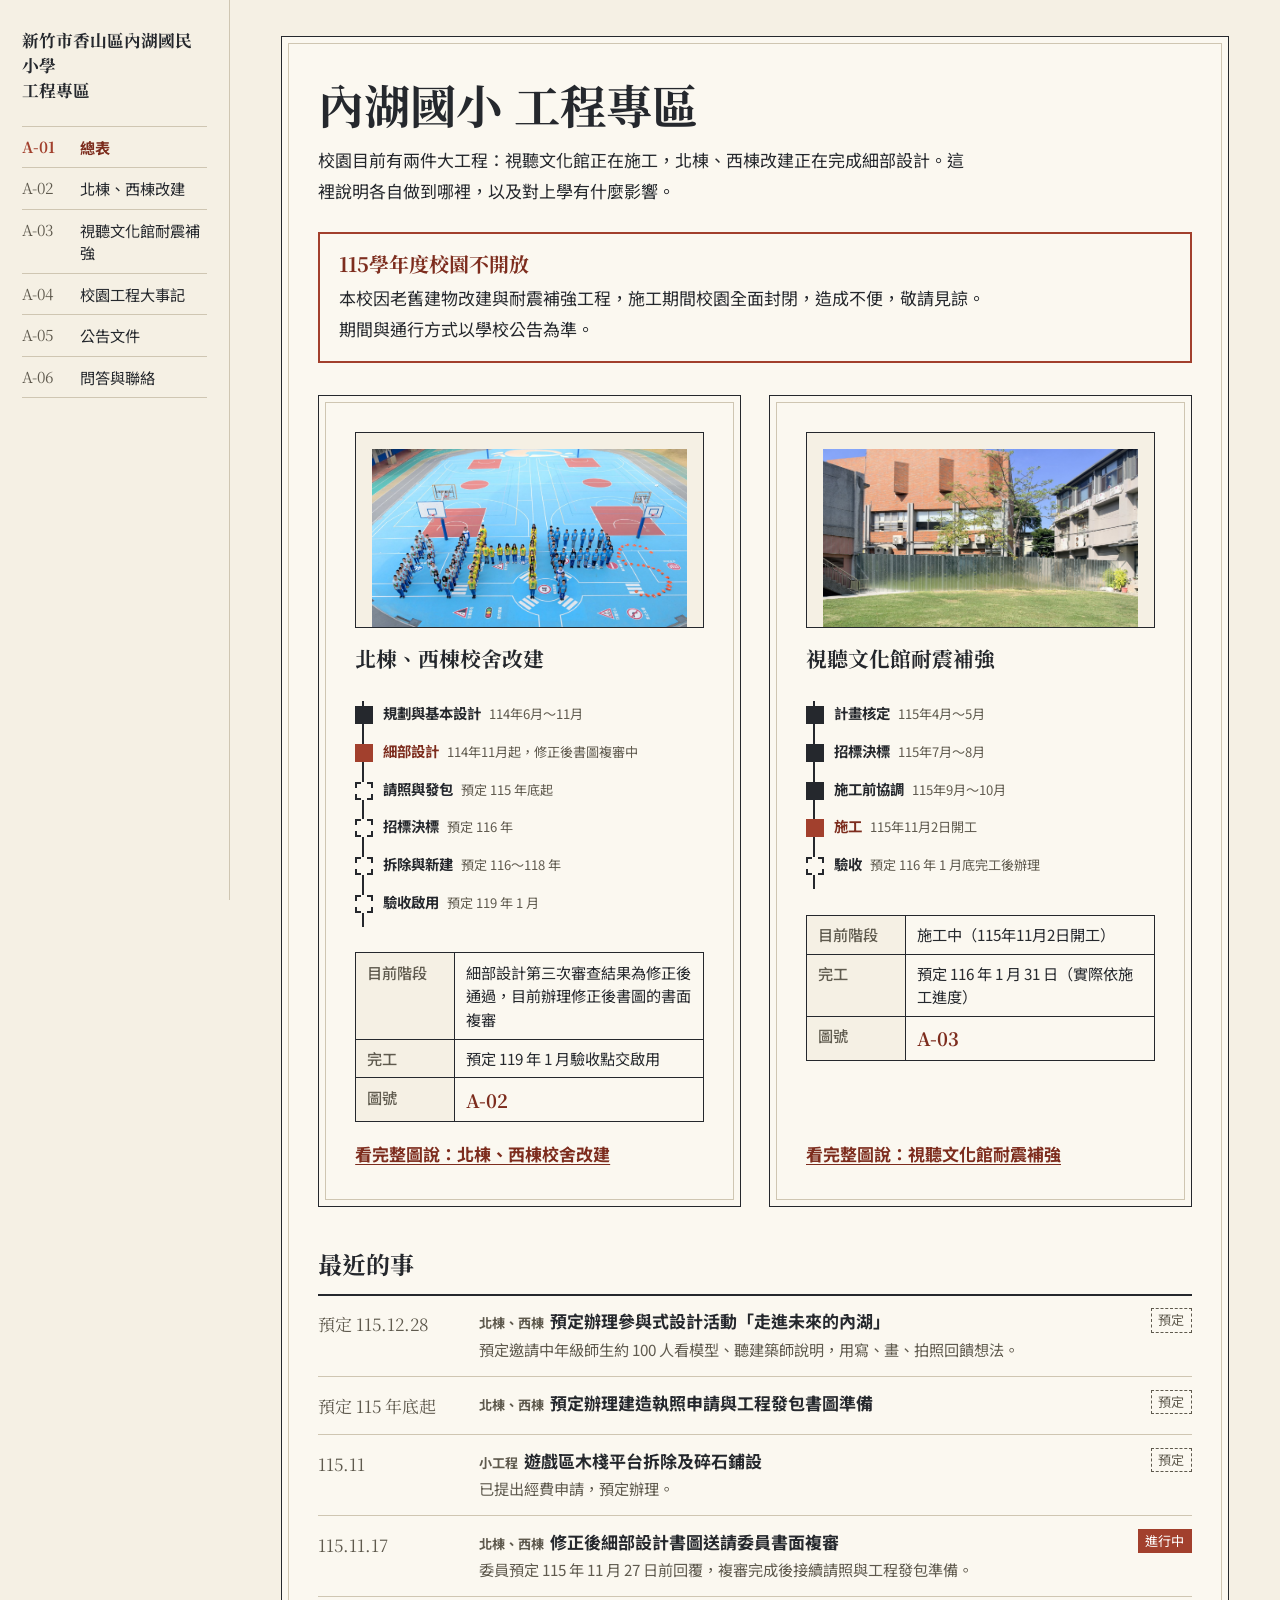
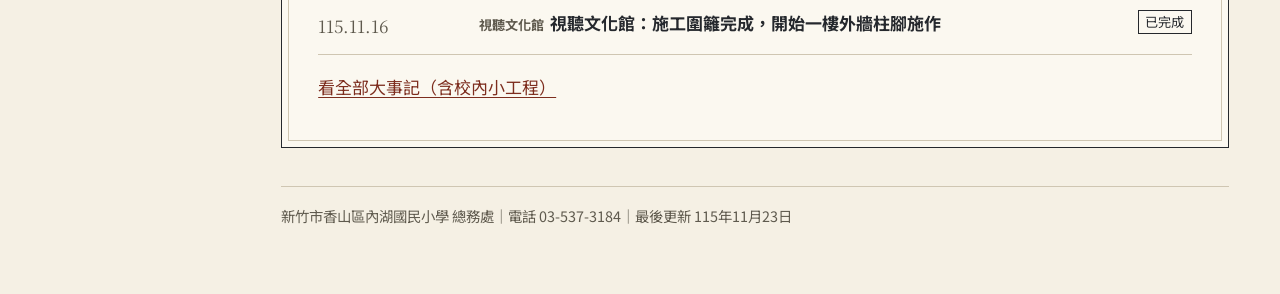
==== index.html @ 019565fd "手機選單格線對齊、點擊不再出現雜框" ====
<!doctype html>
<html lang="zh-Hant">
<head>
<meta charset="utf-8">
<meta name="viewport" content="width=device-width,initial-scale=1">
<title>首頁總表｜內湖國小工程專區</title>
<meta name="robots" content="noindex">
<link rel="preconnect" href="https://fonts.googleapis.com">
<link href="https://fonts.googleapis.com/css2?family=Noto+Sans+TC:wght@400;500;700&family=Noto+Serif+TC:wght@600;700&display=swap" rel="stylesheet">
<link rel="stylesheet" href="css/style.css?v=4">
</head>
<body data-page="home">
<div class="layout" id="app"></div>
<script src="js/data.js?v=4"></script>
<script src="js/main.js?v=4"></script>
</body>
</html>
---- css/style.css ----
/* 工程專區：圖說冊版面。紙色底、墨色字、磚紅只用在「狀態與標註」。 */
:root{
  --paper:#f5f0e4; --sheet:#fbf8f0; --ink:#25282d; --ink2:#5f5a4e; --rule:#cfc6b2;
  --brick:#a2402d; --brick-ink:#7d2d1e; --slate:#3d4b57;
  --serif:"Noto Serif TC","Songti TC","PMingLiU",serif;
  --sans:"Noto Sans TC","PingFang TC","Microsoft JhengHei",sans-serif;
}
*{box-sizing:border-box}
html{scrollbar-color:var(--rule) var(--paper)}
body{margin:0;background:var(--paper);color:var(--ink);font:17px/1.85 var(--sans);font-variant-numeric:tabular-nums}
::selection{background:var(--brick);color:#fff}
a{color:var(--brick-ink);text-underline-offset:3px}
a,button{-webkit-tap-highlight-color:transparent}
a:focus{outline:none}
a:focus-visible,button:focus-visible{outline:3px solid var(--slate);outline-offset:-3px}
h1,h2,h3{font-family:var(--serif);font-weight:700;line-height:1.35;margin:0}
h1{font-size:clamp(1.9rem,4.6vw,2.9rem)}
h2{font-size:1.5rem;margin:2.6rem 0 .8rem}
h3{font-size:1.15rem;margin:1.4rem 0 .3rem}
p{margin:.5rem 0;max-width:38em}

.layout{display:grid;grid-template-columns:230px 1fr;min-height:100vh}
.index{position:sticky;top:0;align-self:start;height:100vh;padding:28px 22px;border-right:1px solid var(--rule);background:var(--paper)}
.index .school{font-family:var(--serif);font-weight:700;font-size:1.05rem;line-height:1.5;margin-bottom:1.4rem}
.index ol{list-style:none;margin:0;padding:0}
.index li a{display:grid;grid-template-columns:3.4em 1fr;gap:.4em;padding:.55rem 0;border-top:1px solid var(--rule);text-decoration:none;color:var(--ink);font-size:.95rem;line-height:1.5}
.index li:last-child a{border-bottom:1px solid var(--rule)}
.index li a .no{font-family:var(--serif);color:var(--ink2)}
.index li a:hover,.index li a[aria-current=page]{color:var(--brick-ink)}
.index li a[aria-current=page]{font-weight:700}
.index li a[aria-current=page] .no{color:var(--brick)}

main{padding:36px clamp(16px,4vw,56px) 64px;max-width:1180px;width:100%;margin:0 auto}
.sheet{background:var(--sheet);border:1px solid var(--ink);padding:clamp(18px,3vw,36px);position:relative}
.sheet::after{content:"";position:absolute;inset:6px;border:1px solid var(--rule);pointer-events:none}
.sheet>*{position:relative;z-index:1}

.titleblock{width:100%;border-collapse:collapse;margin-top:1.6rem;font-size:.95rem}
.titleblock th,.titleblock td{border:1px solid var(--ink);padding:.45rem .7rem;text-align:left;vertical-align:top;line-height:1.55}
.titleblock th{width:6.5em;font-weight:500;color:var(--ink2);background:var(--paper)}
.titleblock .no{font-family:var(--serif);font-weight:700;font-size:1.15rem;color:var(--brick-ink)}

.stages{list-style:none;margin:1.4rem 0 0;padding:0;display:grid;grid-template-columns:repeat(var(--n),1fr);gap:0;border-top:2px solid var(--ink)}
.stages li{padding:.7rem .6rem .2rem 0;font-size:.9rem;line-height:1.5;position:relative}
.stages li::before{content:"";display:block;width:14px;height:14px;border:2px solid var(--ink);background:var(--sheet);margin:-1.35rem 0 .5rem;position:relative}
.stages li.done::before{background:var(--ink)}
.stages li.now::before{background:var(--brick);border-color:var(--brick)}
.stages li.tbd::before,.stages li.plan::before{border-style:dashed}
.stages .w{display:block;color:var(--ink2);font-size:.82rem}
.stages .st{font-weight:700}
.stages li.now .st{color:var(--brick-ink)}

.stamp{display:inline-block;border:1.5px solid var(--ink2);color:var(--ink2);padding:0 .5em;font-size:.82rem;line-height:1.7;white-space:nowrap}
.stamp.done{border-color:var(--ink);color:var(--ink)}
.stamp.now{border-color:var(--brick);background:var(--brick);color:#fff}
.stamp.plan{border-style:dashed}
.stamp.tbd{border-style:dotted}

.notice{border:2px solid var(--brick);padding:1rem 1.2rem;margin:1.6rem 0 0;background:var(--sheet)}
.notice h2{margin:0 0 .3rem;font-size:1.25rem;color:var(--brick-ink)}
.notice p{margin:0}

.two{display:grid;grid-template-columns:1fr 1fr;gap:28px;margin-top:2rem}
.two .sheet{display:flex;flex-direction:column}
.two .sheet .ph{aspect-ratio:16/9;margin:0 0 1rem;border:1px solid var(--ink);background:var(--paper);display:grid;place-items:center;color:var(--ink2);font-size:.9rem;text-align:center;padding:1rem;overflow:hidden}
.two .sheet .ph img{width:100%;height:100%;object-fit:cover;display:block}
.two .sheet h2{margin:0 0 .4rem;font-size:1.3rem}
.two .sheet .more{margin-top:auto;padding-top:1rem;font-weight:700}

.rows{list-style:none;margin:0;padding:0;border-top:2px solid var(--ink)}
.rows li{display:grid;grid-template-columns:8.5em 1fr auto;gap:1rem;padding:.8rem 0;border-bottom:1px solid var(--rule);align-items:start}
.rows .date{font-family:var(--serif);color:var(--ink2)}
.rows .t{font-weight:700;line-height:1.55}
.rows .d{color:var(--ink2);font-size:.95rem;line-height:1.7;margin:.15rem 0 0}
.rows .k{font-size:.82rem;color:var(--ink2);margin-right:.5em}

.filters{display:flex;flex-wrap:wrap;gap:.5rem;margin:1rem 0}
.filters button{font:inherit;font-size:.92rem;padding:.3rem .9rem;border:1px solid var(--ink);background:var(--sheet);color:var(--ink);cursor:pointer}
.filters button[aria-pressed=true]{background:var(--ink);color:var(--paper)}

.gal{display:grid;grid-template-columns:repeat(auto-fit,minmax(220px,1fr));gap:16px;margin-top:.8rem}
.gal figure{margin:0}
.gal img{width:100%;aspect-ratio:4/3;object-fit:cover;display:block;border:1px solid var(--ink)}
.gal figcaption{font-size:.88rem;color:var(--ink2);margin-top:.35rem;line-height:1.55}
.floor{width:100%;border-collapse:collapse;margin:.4rem 0 1rem;font-size:.97rem}
.floor td{border-top:1px solid var(--rule);padding:.4rem .6rem;vertical-align:top}
.floor td:first-child{width:3em;font-family:var(--serif);font-weight:700}
.floor tr:last-child td{border-bottom:1px solid var(--rule)}

details{border-top:1px solid var(--rule);padding:.7rem 0}
details:last-of-type{border-bottom:1px solid var(--rule)}
summary{cursor:pointer;font-weight:700;font-family:var(--serif);font-size:1.05rem}
details p{margin-top:.5rem}

footer{margin-top:2.4rem;padding-top:1rem;border-top:1px solid var(--rule);font-size:.9rem;color:var(--ink2)}
.sample{border:1px dashed var(--brick);padding:.5rem .8rem;margin:0 0 1.2rem;font-size:.9rem;color:var(--brick-ink);background:var(--sheet)}

.two .stages{grid-template-columns:1fr;border-top:0;border-left:2px solid var(--ink);margin-left:7px}
.two .stages li{padding:.1rem 0 .9rem 1.2rem}
.two .stages li::before{position:absolute;left:-9px;top:.35rem;margin:0}
.two .stages .w{display:inline;margin-left:.6em}
@media (max-width:860px){
  .layout{grid-template-columns:minmax(0,1fr)}
  main{min-width:0}
  .index ol{max-width:100%}
  .index{position:static;height:auto;border-right:0;border-bottom:1px solid var(--rule);padding:14px 16px}
  .index .school{margin-bottom:.6rem}
  .index ol{display:grid;grid-template-columns:1fr 1fr;border-top:1px solid var(--ink);border-left:1px solid var(--ink)}
  .index li{display:flex}
  .index li a{flex:1;display:grid;grid-template-columns:3em 1fr;align-items:center;min-height:48px;padding:.4rem .6rem;border:0!important;border-right:1px solid var(--ink)!important;border-bottom:1px solid var(--ink)!important;font-size:.95rem;line-height:1.35}
  .index li a:active{background:var(--rule)}
  .index li a[aria-current=page]{background:var(--ink);color:var(--paper)}
  .index li a[aria-current=page] .no{color:var(--paper)}
  .two{grid-template-columns:1fr}
  .stages{grid-template-columns:1fr;border-top:0;border-left:2px solid var(--ink);margin-left:7px}
  .stages li{padding:.1rem 0 1rem 1.2rem}
  .stages li::before{position:absolute;left:-9px;top:.35rem;margin:0}
  .rows li{grid-template-columns:1fr auto}
  .rows .date{grid-column:1/-1}
  .titleblock,.titleblock tbody,.titleblock tr{display:block;width:100%}
  .titleblock tr{border:1px solid var(--ink);border-bottom:0}
  .titleblock tr:last-child{border-bottom:1px solid var(--ink)}
  .titleblock th,.titleblock td{display:block;width:auto;border:0;padding:.3rem .7rem;overflow-wrap:anywhere}
  .titleblock th{padding-bottom:0;font-size:.82rem}
  .sheet{padding:18px 14px}
  .sheet::after{inset:4px}
}
@media (prefers-reduced-motion:no-preference){a,button{transition:color .15s,background .15s}}
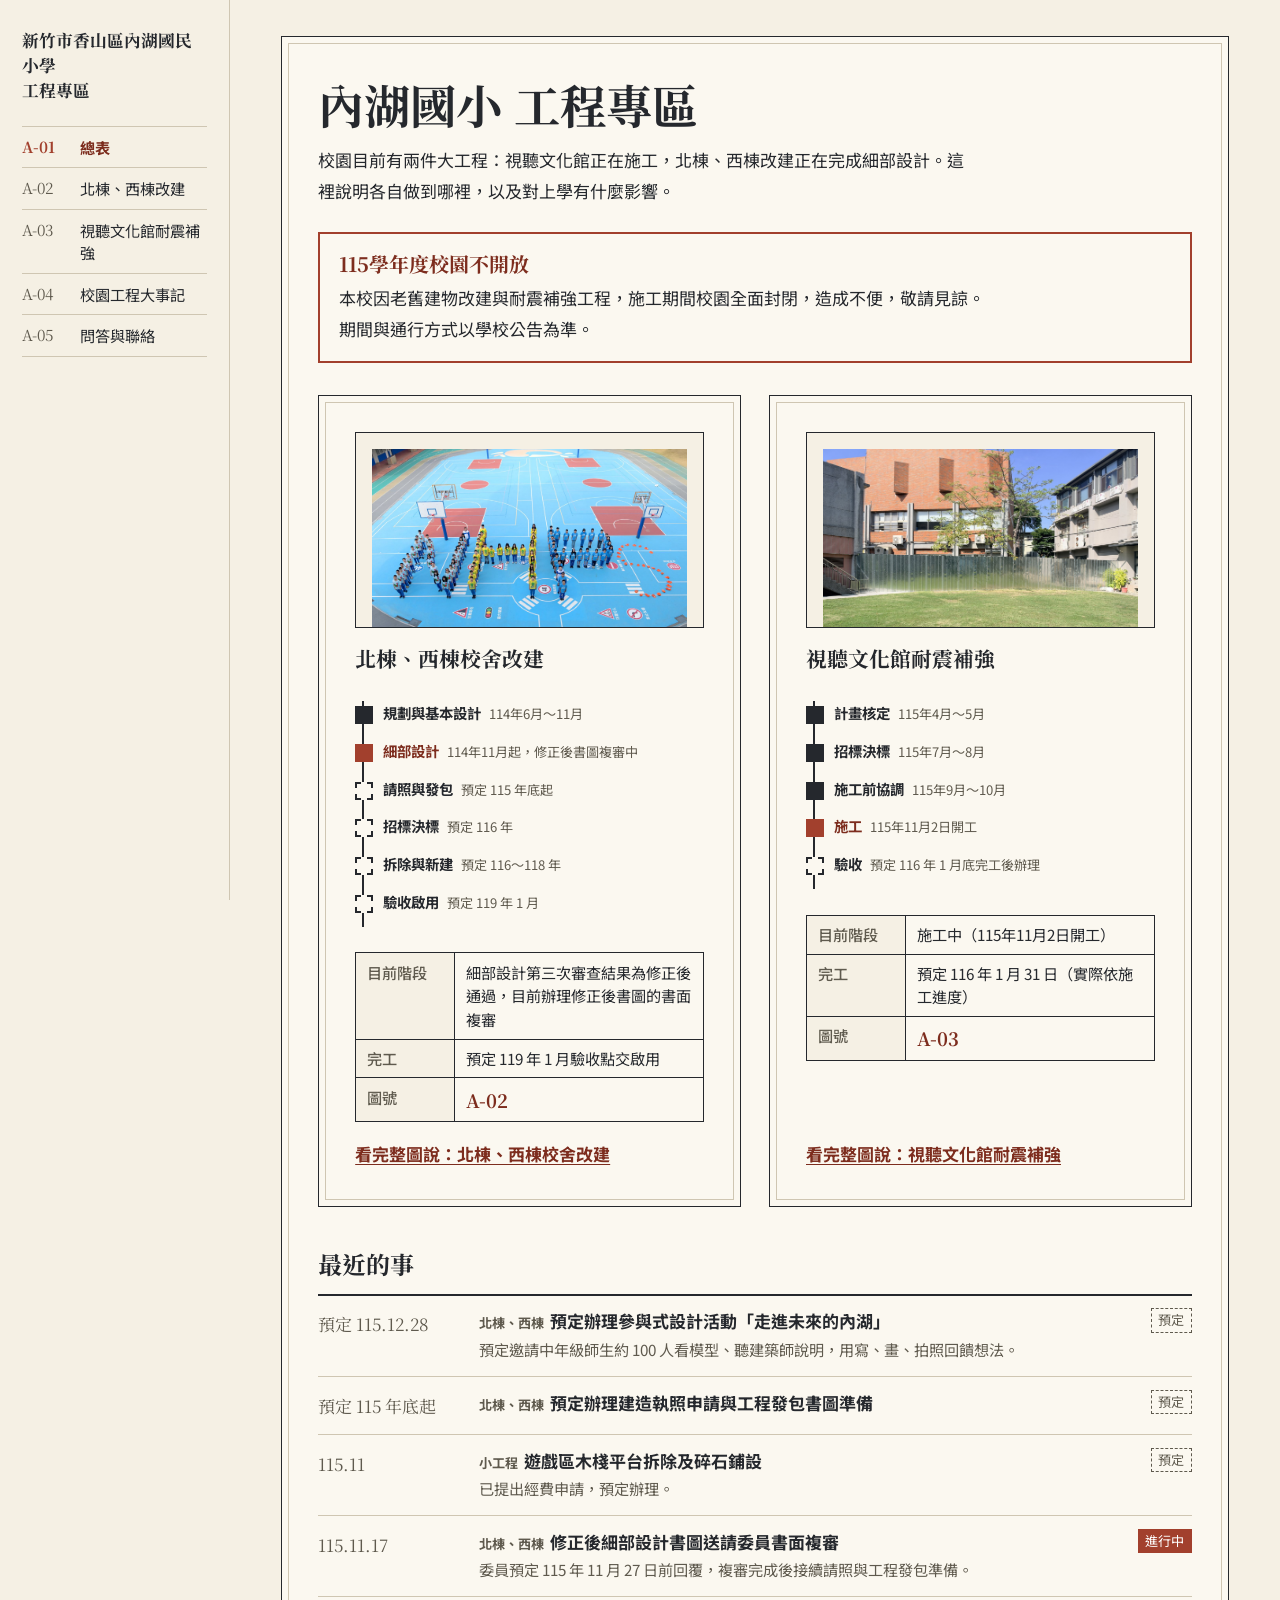
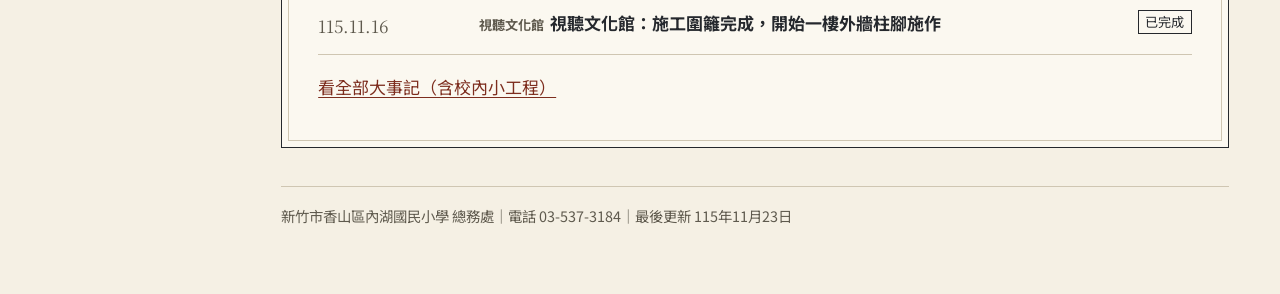
==== commit 067acfc8: "移除公告文件頁，問答改為 A-05" ====
--- a/index.html
+++ b/index.html
@@ -7,11 +7,11 @@
 <meta name="robots" content="noindex">
 <link rel="preconnect" href="https://fonts.googleapis.com">
 <link href="https://fonts.googleapis.com/css2?family=Noto+Sans+TC:wght@400;500;700&family=Noto+Serif+TC:wght@600;700&display=swap" rel="stylesheet">
-<link rel="stylesheet" href="css/style.css?v=4">
+<link rel="stylesheet" href="css/style.css?v=5">
 </head>
 <body data-page="home">
 <div class="layout" id="app"></div>
-<script src="js/data.js?v=4"></script>
-<script src="js/main.js?v=4"></script>
+<script src="js/data.js?v=5"></script>
+<script src="js/main.js?v=5"></script>
 </body>
 </html>
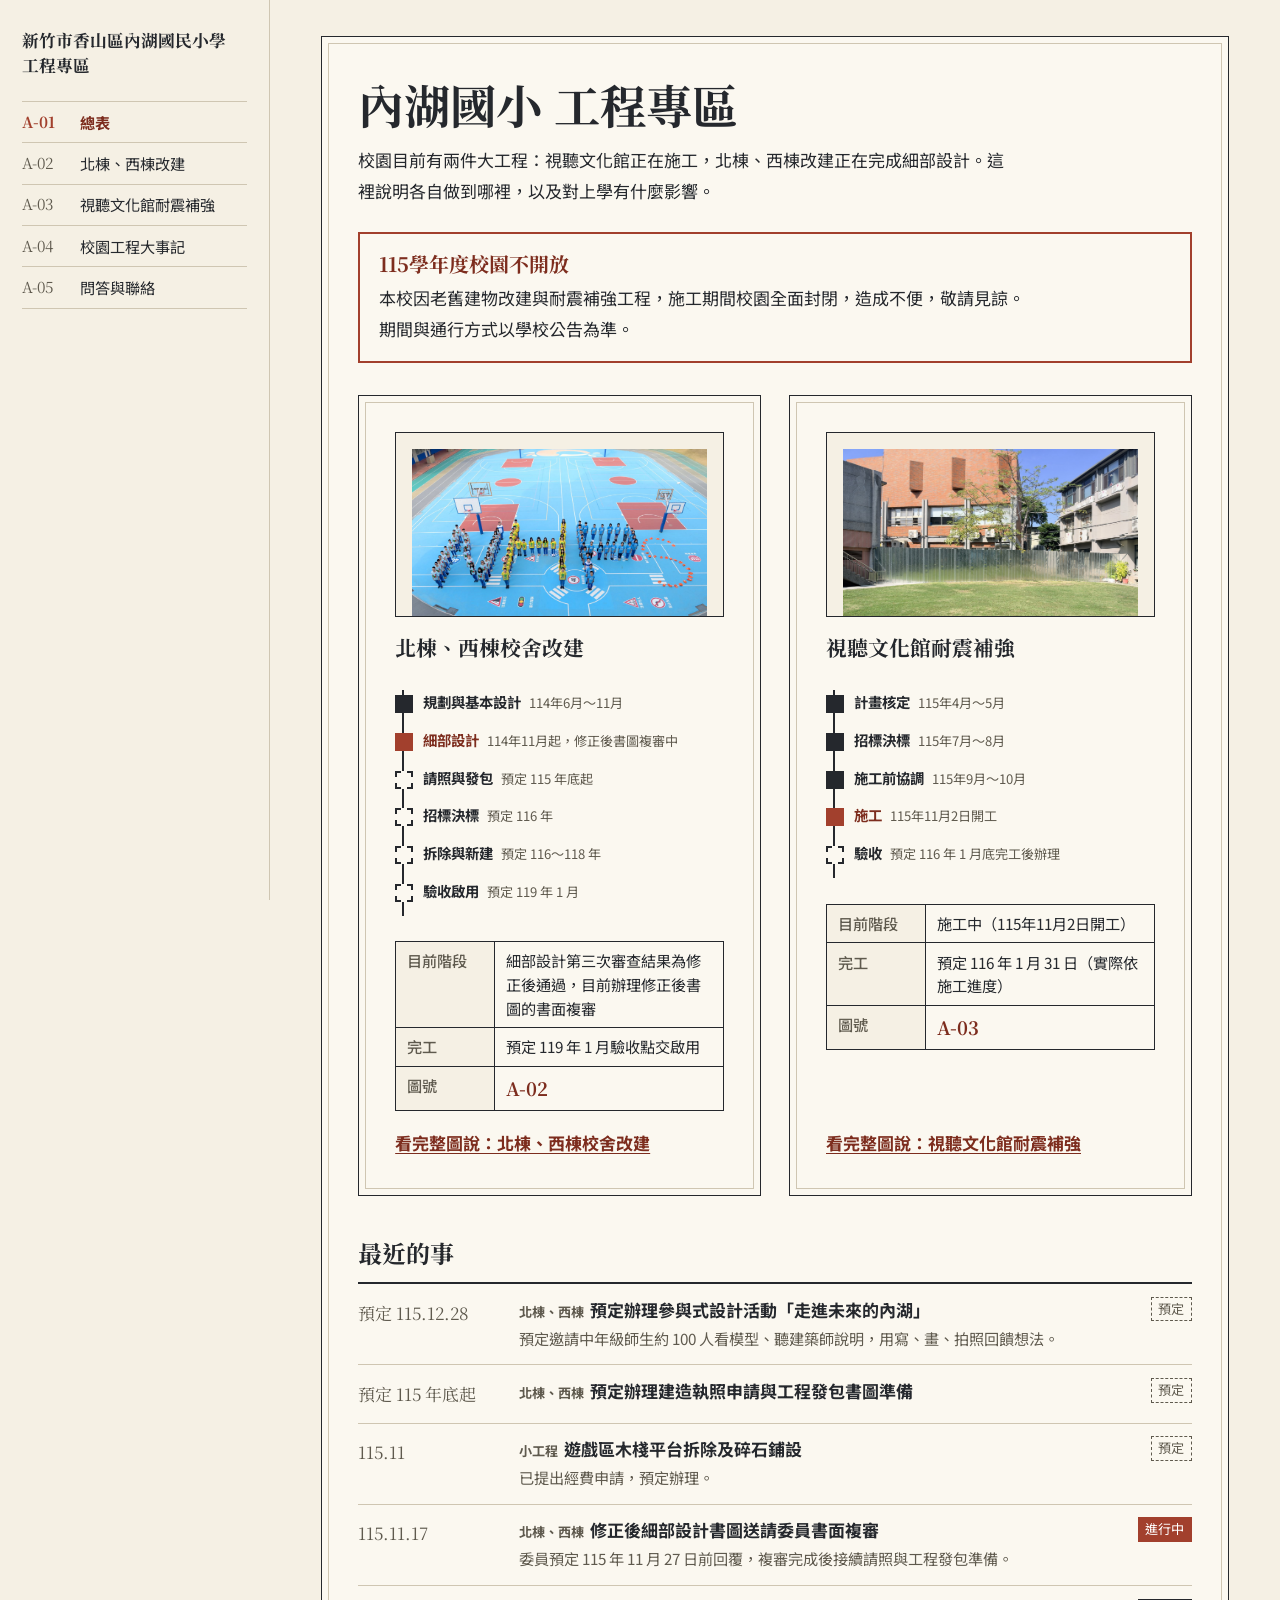
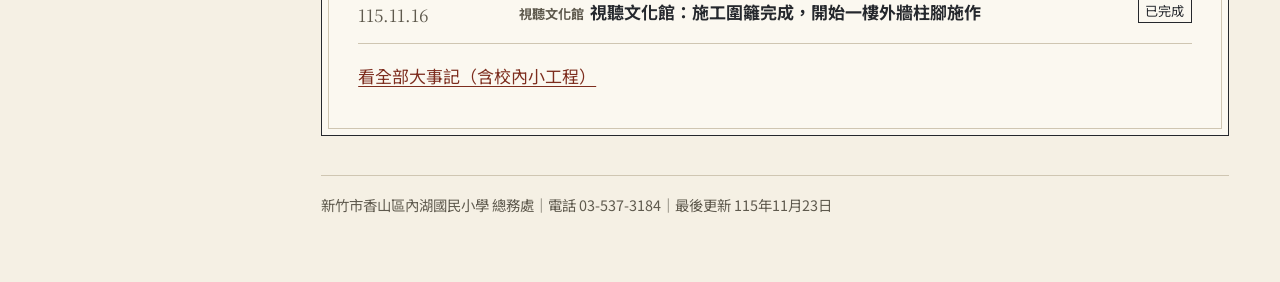
==== commit 694d45f7: "目錄欄加寬、標題與段落避免單字落行" ====
--- a/index.html
+++ b/index.html
@@ -7,11 +7,11 @@
 <meta name="robots" content="noindex">
 <link rel="preconnect" href="https://fonts.googleapis.com">
 <link href="https://fonts.googleapis.com/css2?family=Noto+Sans+TC:wght@400;500;700&family=Noto+Serif+TC:wght@600;700&display=swap" rel="stylesheet">
-<link rel="stylesheet" href="css/style.css?v=5">
+<link rel="stylesheet" href="css/style.css?v=6">
 </head>
 <body data-page="home">
 <div class="layout" id="app"></div>
-<script src="js/data.js?v=5"></script>
-<script src="js/main.js?v=5"></script>
+<script src="js/data.js?v=6"></script>
+<script src="js/main.js?v=6"></script>
 </body>
 </html>
--- a/css/style.css
+++ b/css/style.css
@@ -17,9 +17,11 @@
 h1{font-size:clamp(1.9rem,4.6vw,2.9rem)}
 h2{font-size:1.5rem;margin:2.6rem 0 .8rem}
 h3{font-size:1.15rem;margin:1.4rem 0 .3rem}
-p{margin:.5rem 0;max-width:38em}
+p{margin:.5rem 0;max-width:38em;text-wrap:pretty}
+h1,h2,h3,summary,.rows .t,.stages .st,.index li a span:last-child,.notice h2,.two .sheet h2{text-wrap:balance}
+.titleblock td,.rows .d,.gal figcaption,.floor td{text-wrap:pretty}
 
-.layout{display:grid;grid-template-columns:230px 1fr;min-height:100vh}
+.layout{display:grid;grid-template-columns:270px 1fr;min-height:100vh}
 .index{position:sticky;top:0;align-self:start;height:100vh;padding:28px 22px;border-right:1px solid var(--rule);background:var(--paper)}
 .index .school{font-family:var(--serif);font-weight:700;font-size:1.05rem;line-height:1.5;margin-bottom:1.4rem}
 .index ol{list-style:none;margin:0;padding:0}
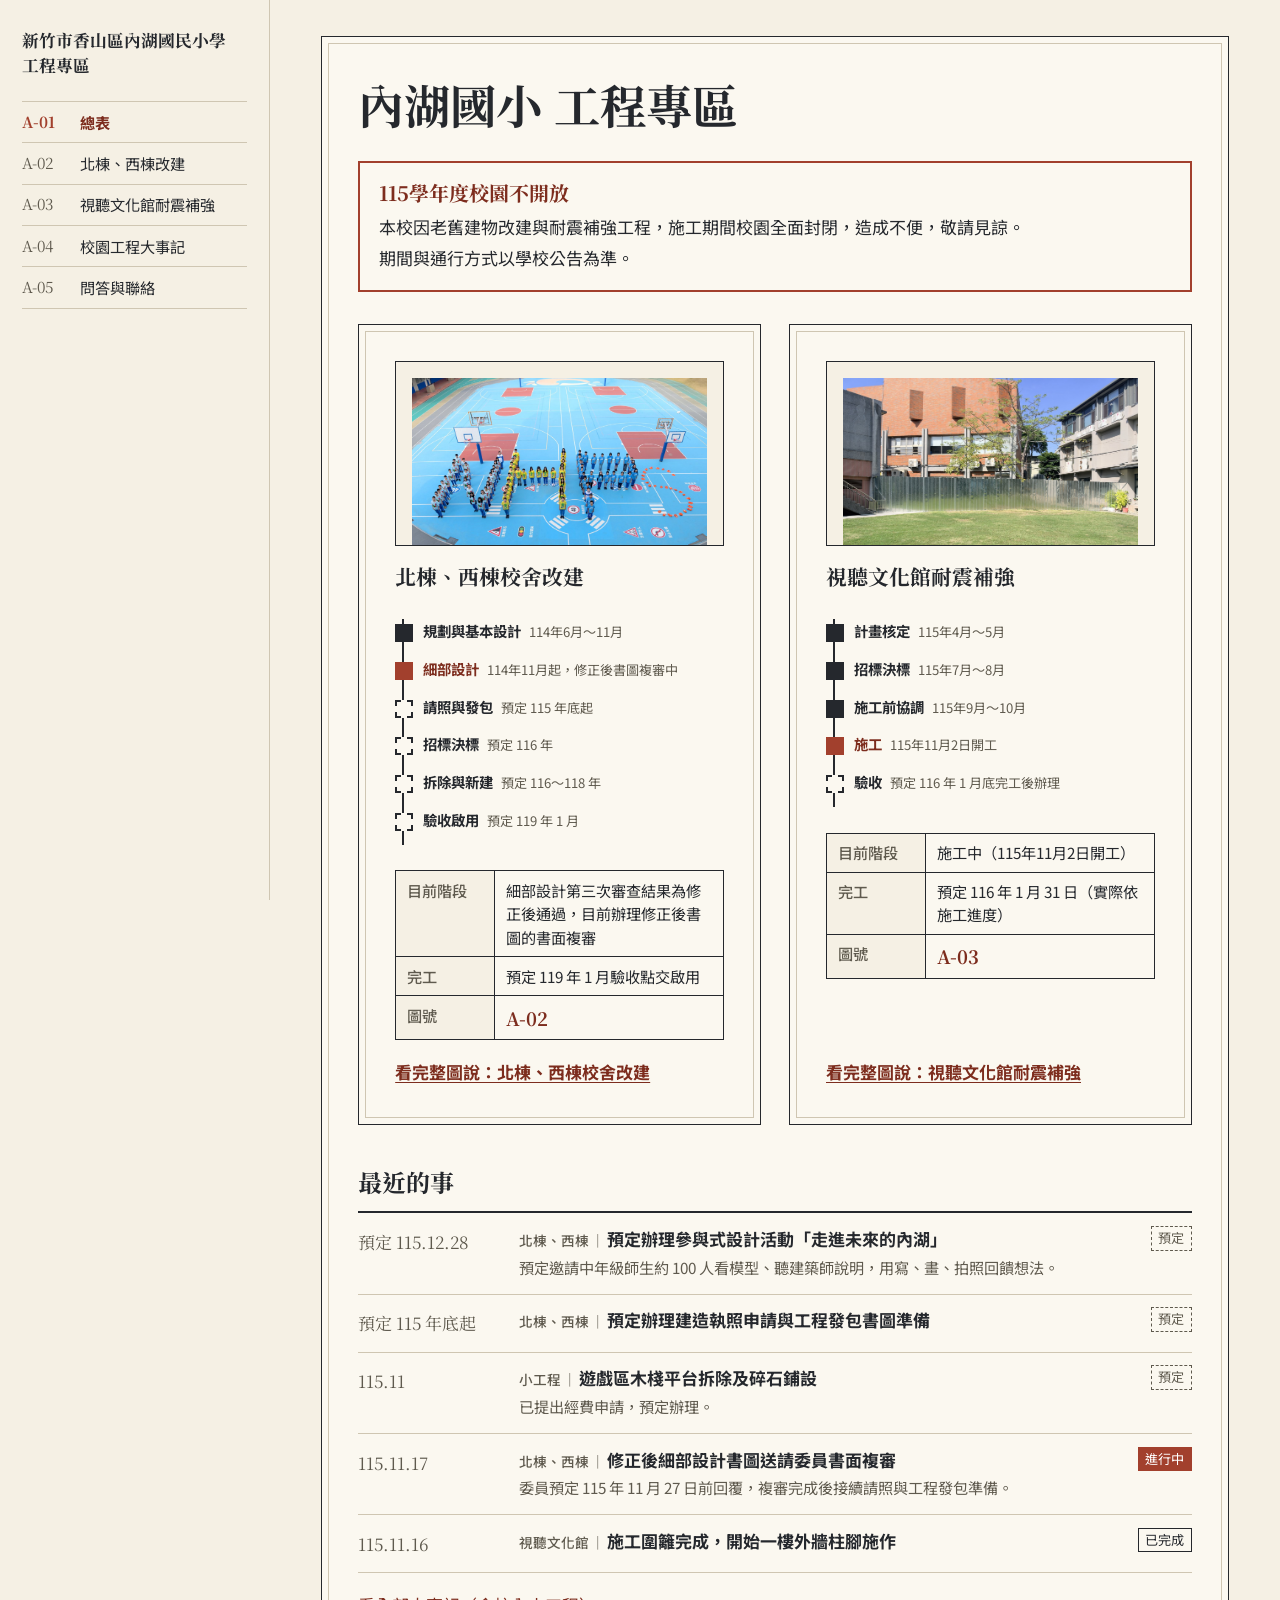
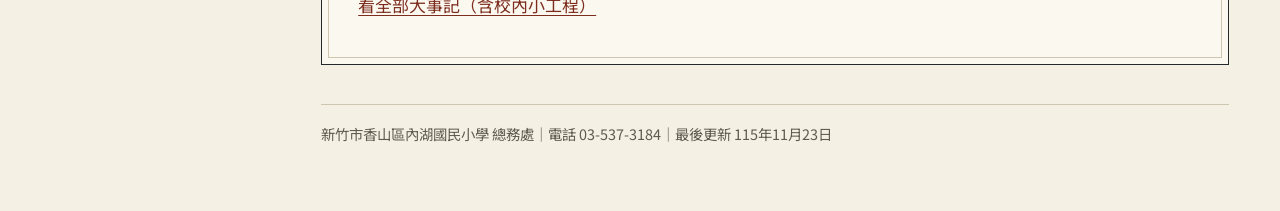
==== commit 0e6344c3: "移除說明式句子、修正大事記標題重複" ====
--- a/index.html
+++ b/index.html
@@ -7,11 +7,11 @@
 <meta name="robots" content="noindex">
 <link rel="preconnect" href="https://fonts.googleapis.com">
 <link href="https://fonts.googleapis.com/css2?family=Noto+Sans+TC:wght@400;500;700&family=Noto+Serif+TC:wght@600;700&display=swap" rel="stylesheet">
-<link rel="stylesheet" href="css/style.css?v=6">
+<link rel="stylesheet" href="css/style.css?v=8">
 </head>
 <body data-page="home">
 <div class="layout" id="app"></div>
-<script src="js/data.js?v=6"></script>
-<script src="js/main.js?v=6"></script>
+<script src="js/data.js?v=8"></script>
+<script src="js/main.js?v=8"></script>
 </body>
 </html>
--- a/css/style.css
+++ b/css/style.css
@@ -74,7 +74,8 @@
 .rows .date{font-family:var(--serif);color:var(--ink2)}
 .rows .t{font-weight:700;line-height:1.55}
 .rows .d{color:var(--ink2);font-size:.95rem;line-height:1.7;margin:.15rem 0 0}
-.rows .k{font-size:.82rem;color:var(--ink2);margin-right:.5em}
+.rows .k{font-size:.85rem;font-weight:500;color:var(--ink2)}
+.rows .k::after{content:"｜";margin:0 .15em}
 
 .filters{display:flex;flex-wrap:wrap;gap:.5rem;margin:1rem 0}
 .filters button{font:inherit;font-size:.92rem;padding:.3rem .9rem;border:1px solid var(--ink);background:var(--sheet);color:var(--ink);cursor:pointer}
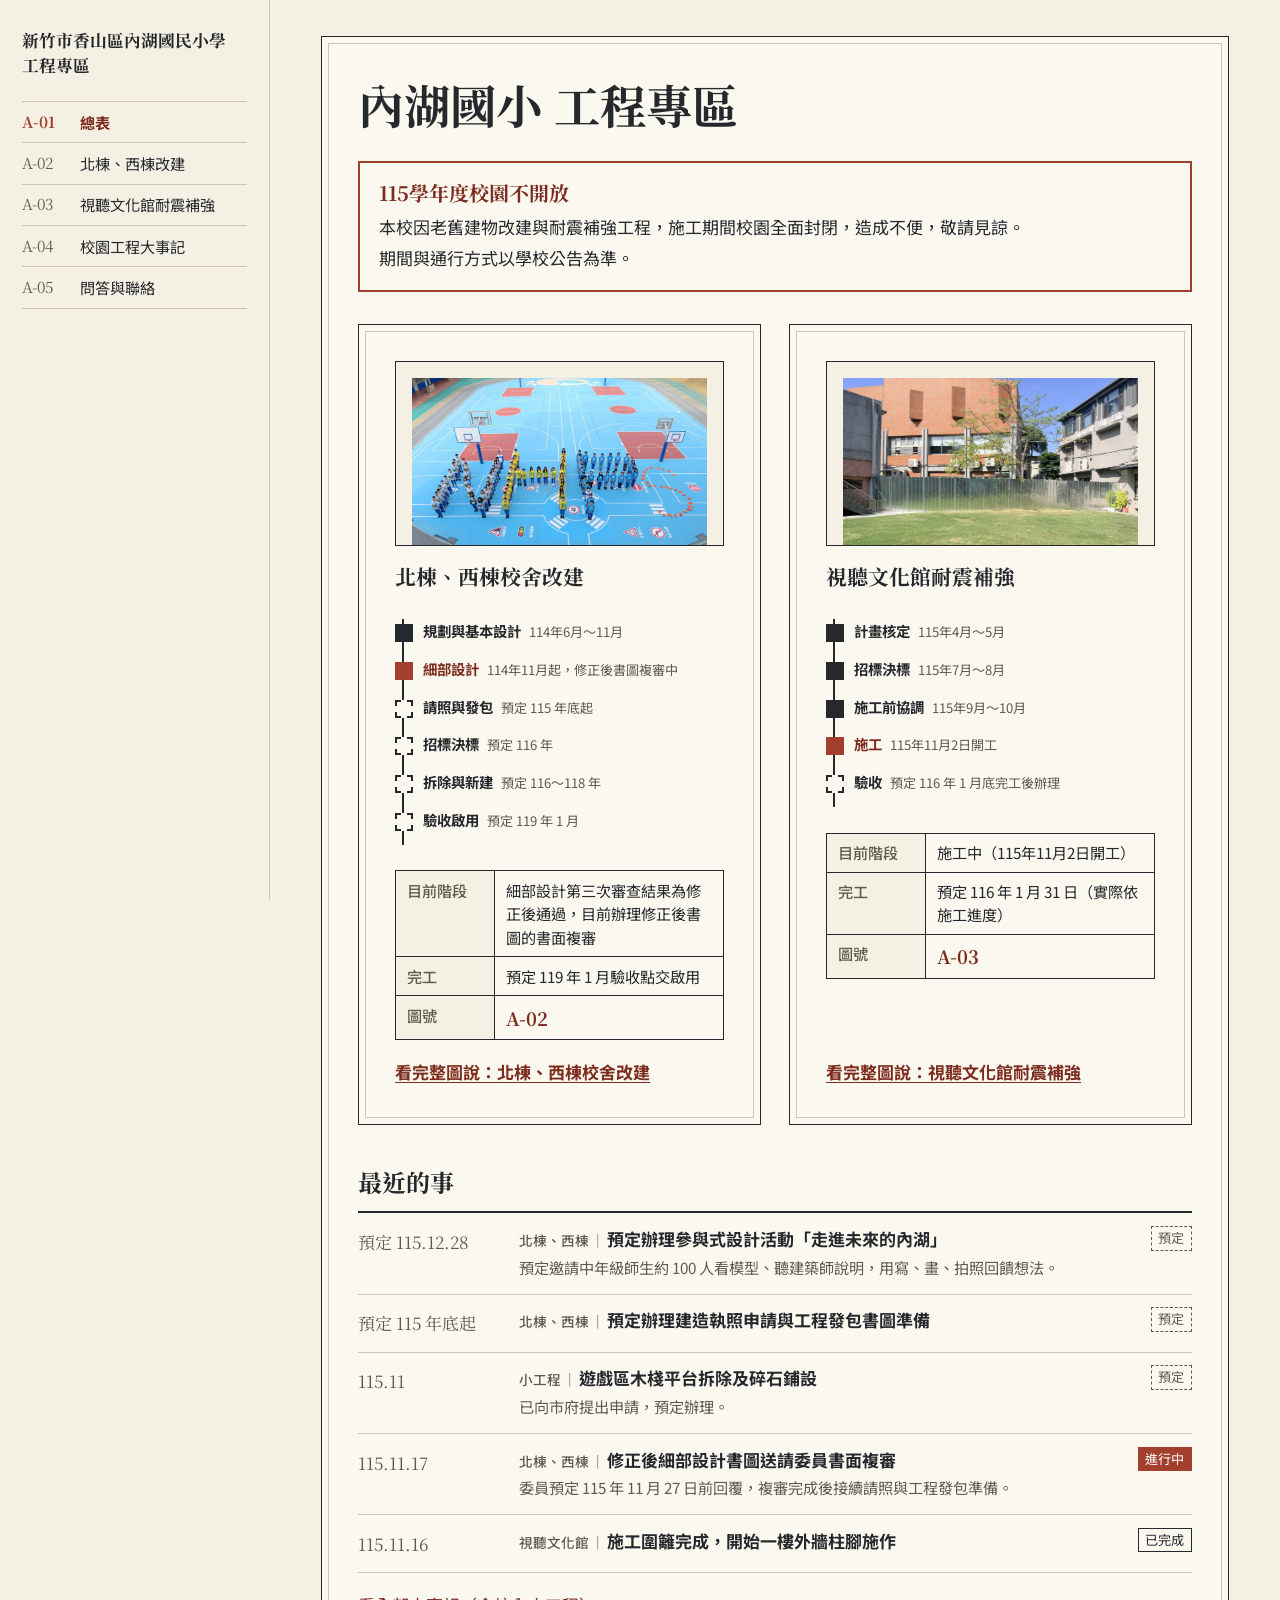
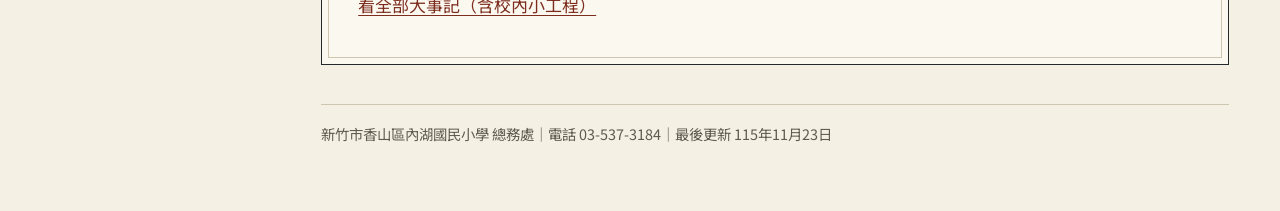
==== commit 6cfa1d46: "校對：修正細設狀態、公開文字去經費用語、聯絡信箱改總務處" ====
--- a/index.html
+++ b/index.html
@@ -7,11 +7,11 @@
 <meta name="robots" content="noindex">
 <link rel="preconnect" href="https://fonts.googleapis.com">
 <link href="https://fonts.googleapis.com/css2?family=Noto+Sans+TC:wght@400;500;700&family=Noto+Serif+TC:wght@600;700&display=swap" rel="stylesheet">
-<link rel="stylesheet" href="css/style.css?v=8">
+<link rel="stylesheet" href="css/style.css?v=9">
 </head>
 <body data-page="home">
 <div class="layout" id="app"></div>
-<script src="js/data.js?v=8"></script>
-<script src="js/main.js?v=8"></script>
+<script src="js/data.js?v=9"></script>
+<script src="js/main.js?v=9"></script>
 </body>
 </html>
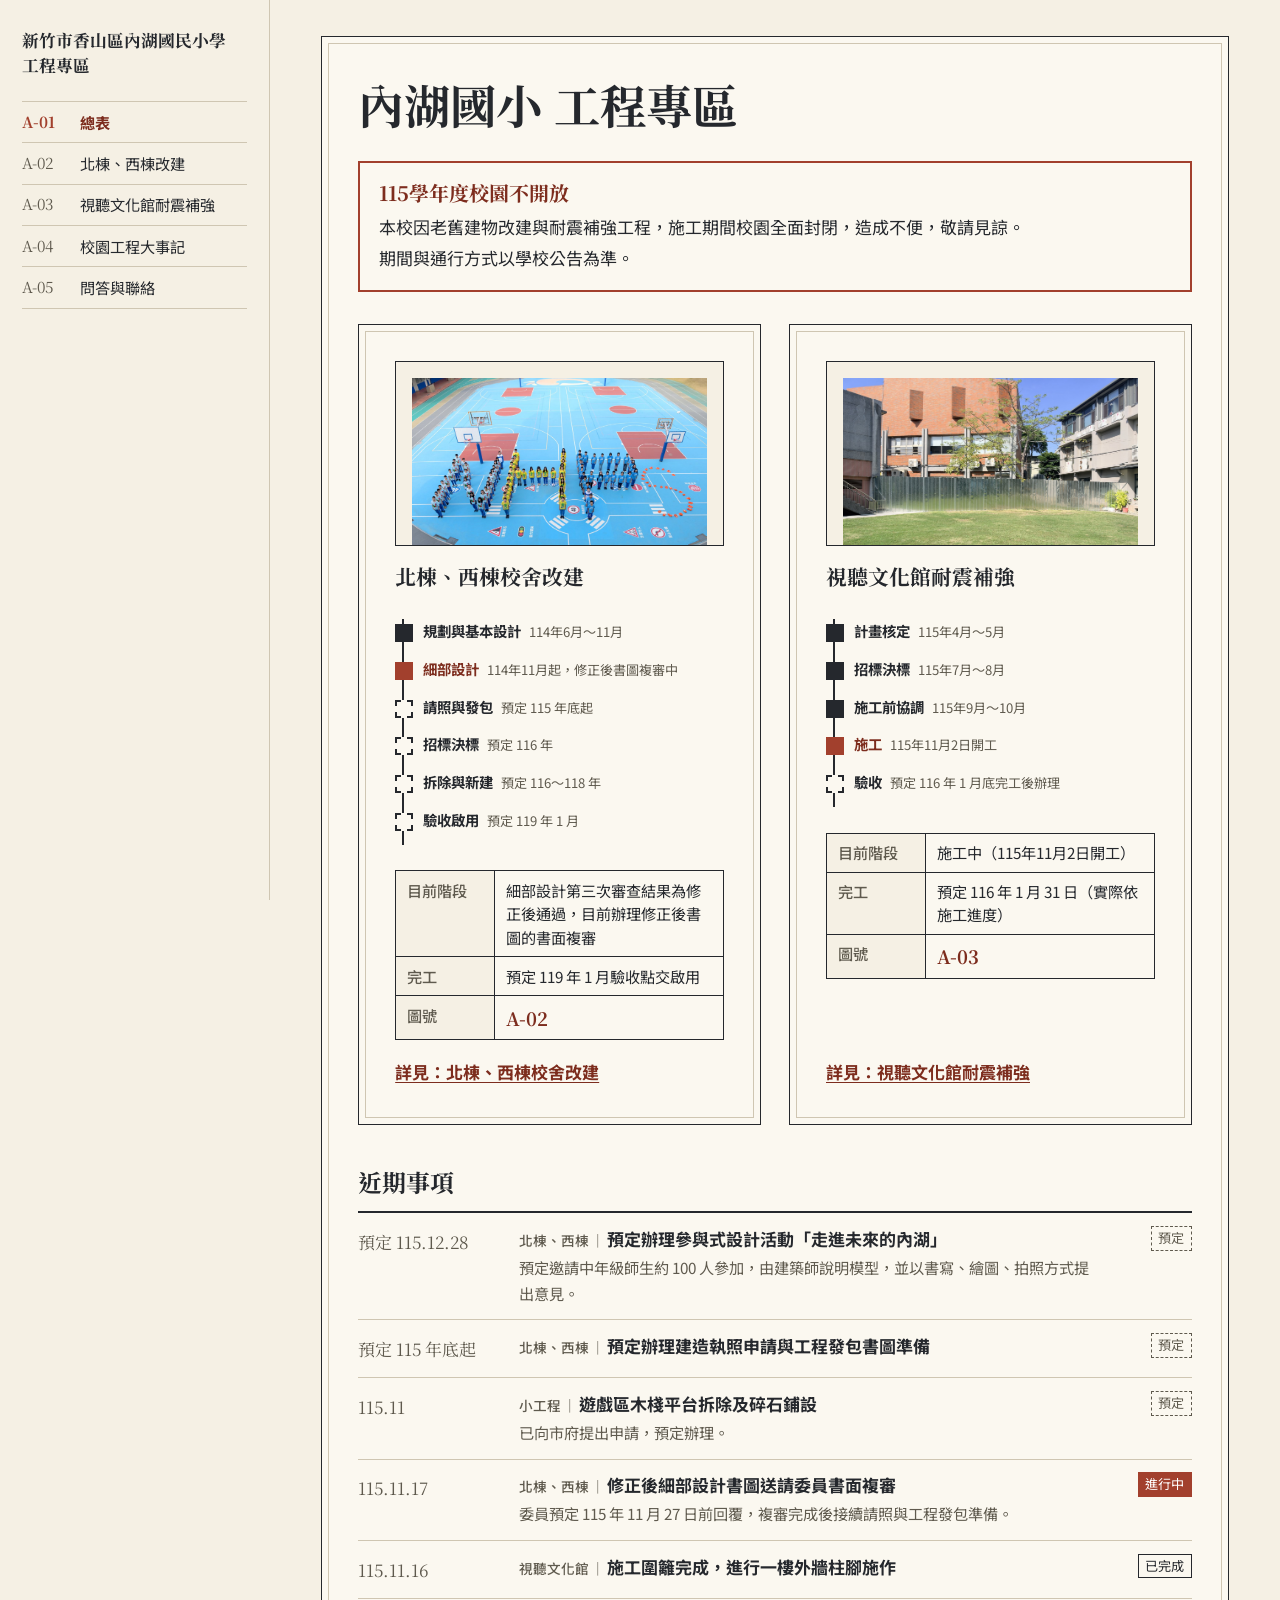
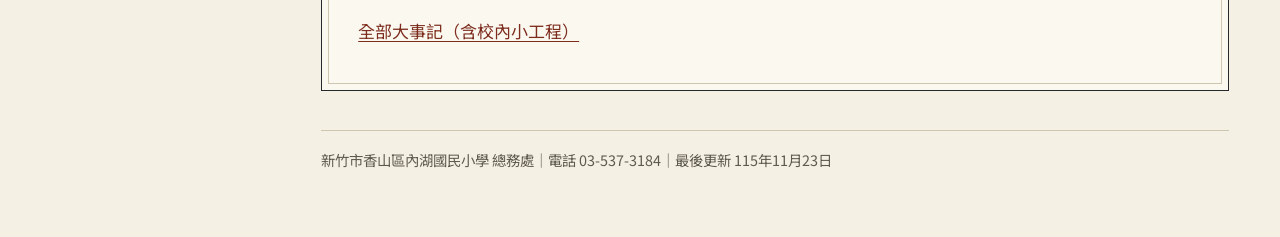
==== commit 26ac3bfe: "全站用語改為正式書面語氣" ====
--- a/index.html
+++ b/index.html
@@ -7,11 +7,11 @@
 <meta name="robots" content="noindex">
 <link rel="preconnect" href="https://fonts.googleapis.com">
 <link href="https://fonts.googleapis.com/css2?family=Noto+Sans+TC:wght@400;500;700&family=Noto+Serif+TC:wght@600;700&display=swap" rel="stylesheet">
-<link rel="stylesheet" href="css/style.css?v=9">
+<link rel="stylesheet" href="css/style.css?v=10">
 </head>
 <body data-page="home">
 <div class="layout" id="app"></div>
-<script src="js/data.js?v=9"></script>
-<script src="js/main.js?v=9"></script>
+<script src="js/data.js?v=10"></script>
+<script src="js/main.js?v=10"></script>
 </body>
 </html>
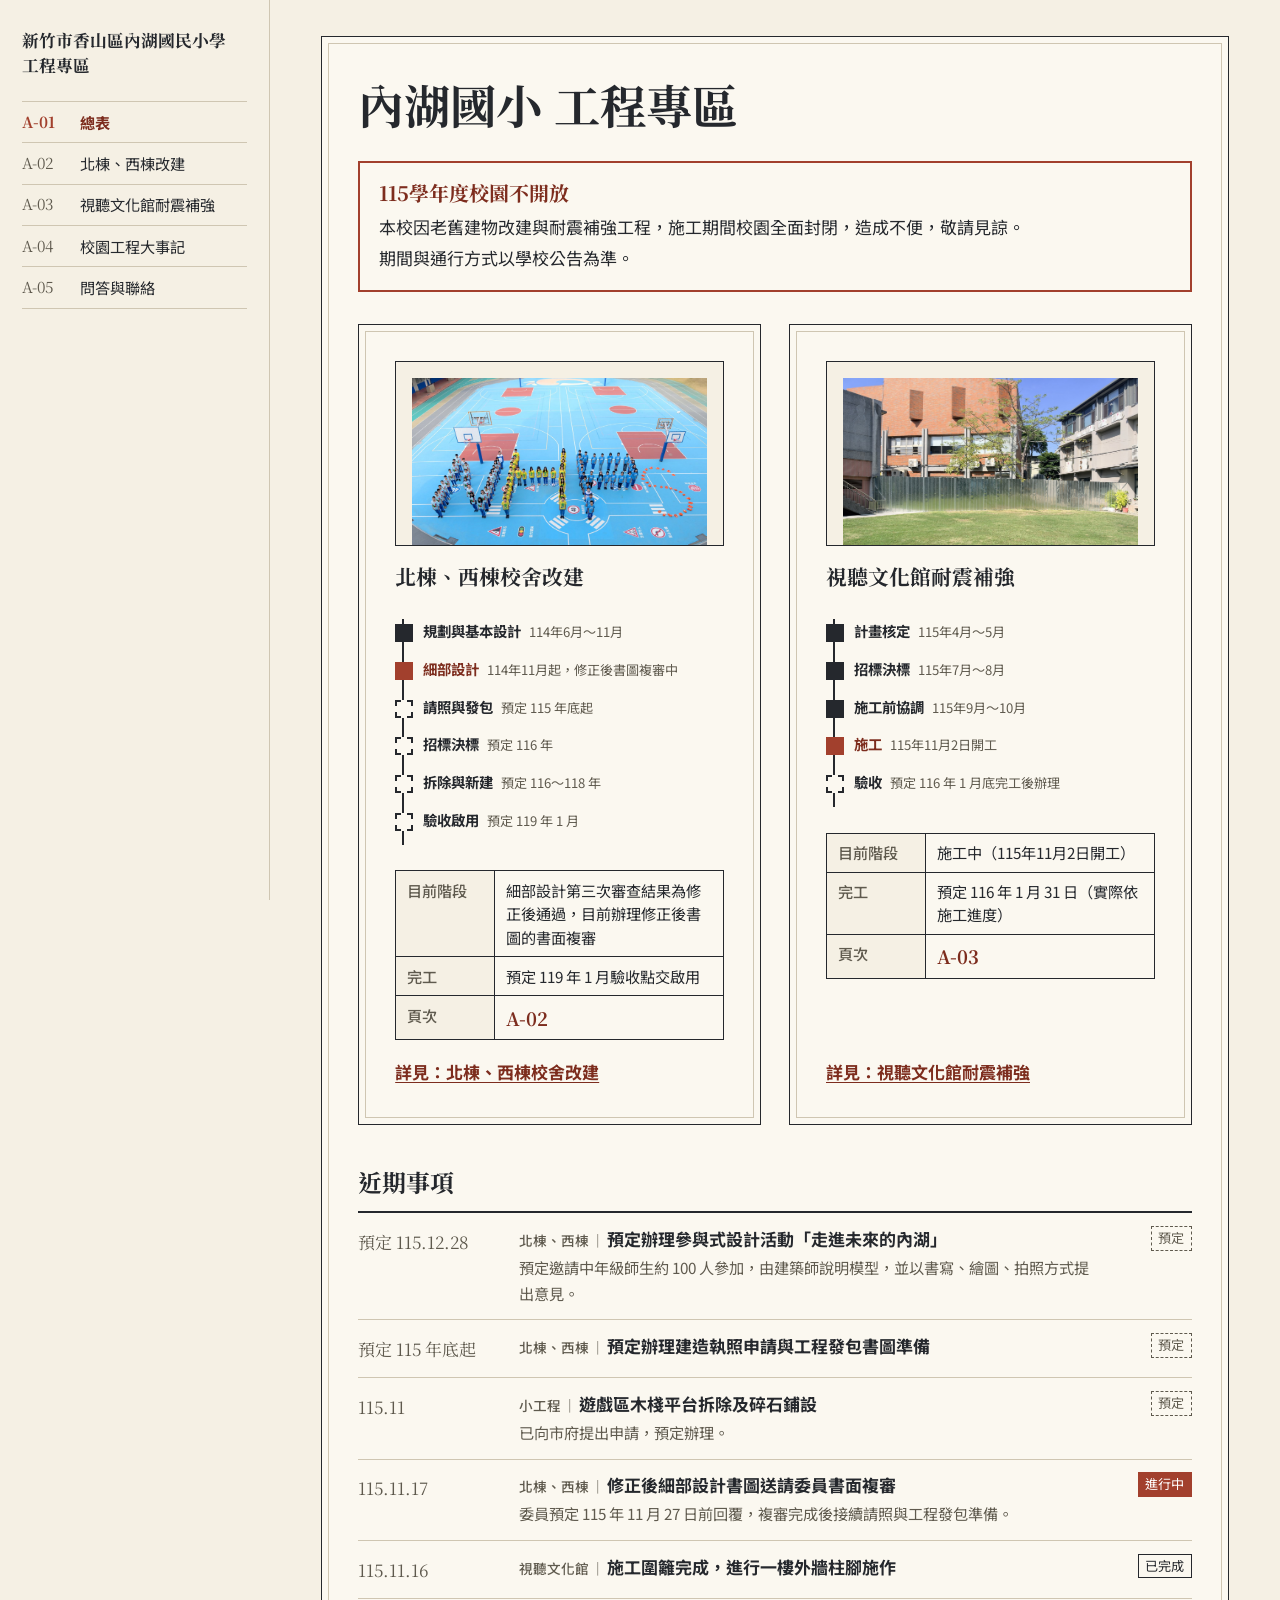
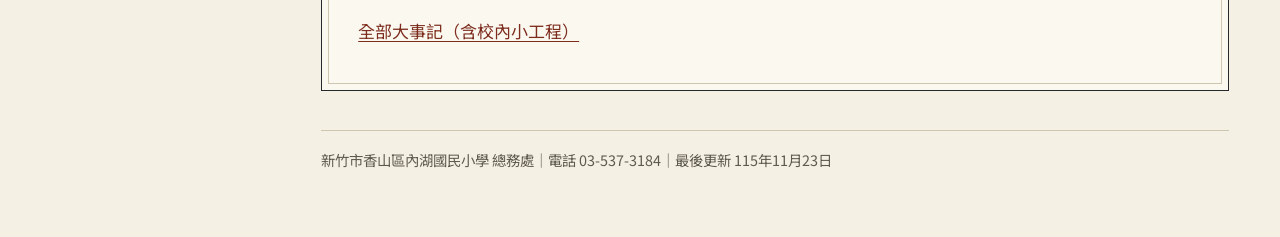
==== commit dd44fbad: "標題欄「圖號」改為「頁次」" ====
--- a/index.html
+++ b/index.html
@@ -7,11 +7,11 @@
 <meta name="robots" content="noindex">
 <link rel="preconnect" href="https://fonts.googleapis.com">
 <link href="https://fonts.googleapis.com/css2?family=Noto+Sans+TC:wght@400;500;700&family=Noto+Serif+TC:wght@600;700&display=swap" rel="stylesheet">
-<link rel="stylesheet" href="css/style.css?v=10">
+<link rel="stylesheet" href="css/style.css?v=13">
 </head>
 <body data-page="home">
 <div class="layout" id="app"></div>
-<script src="js/data.js?v=10"></script>
-<script src="js/main.js?v=10"></script>
+<script src="js/data.js?v=13"></script>
+<script src="js/main.js?v=13"></script>
 </body>
 </html>
